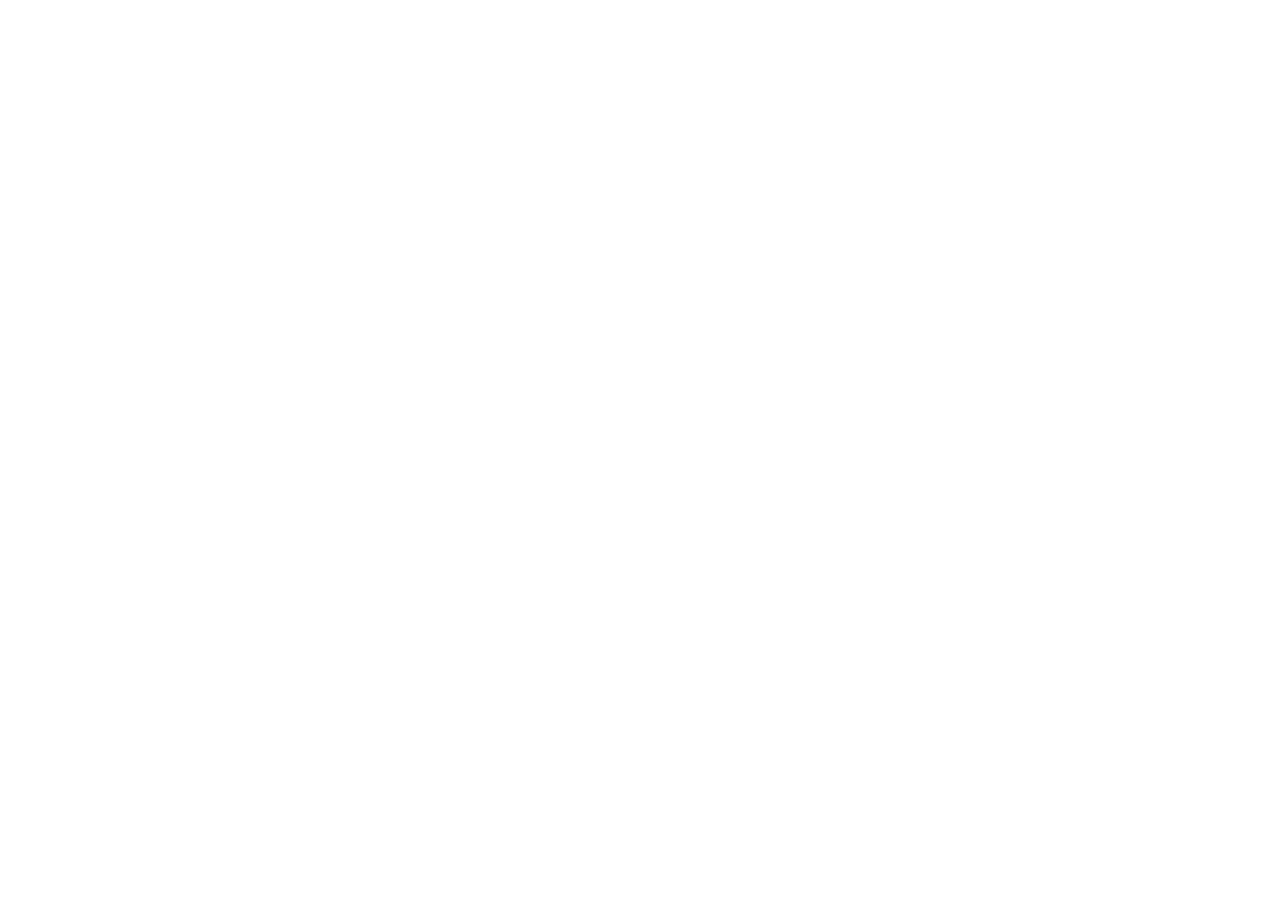
==== index.html @ 510edca0 "Initial commit" ====
<!DOCTYPE html>
<html lang="en">
<head>
    <meta charset="UTF-8">
    <meta name="viewport" content="width=device-width, initial-scale=1.0">
    <link rel="stylesheet" href="https://maxcdn.bootstrapcdn.com/bootstrap/4.2.1/css/bootstrap.min.css"/>
    <link rel="stylesheet" href="https://use.fontawesome.com/releases/v5.0.10/css/all.css" integrity="sha384-+d0P83n9kaQMCwj8F4RJB66tzIwOKmrdb46+porD/OvrJ+37WqIM7UoBtwHO6Nlg" crossorigin="anonymous">
    <title>Ironlife Fitness | Lifting your body and confidence to new heights!</title>
</head>
<body>
    <header>

    </header>
    <section>

    </section>
    <footer>

    </footer>
</body>
</html>
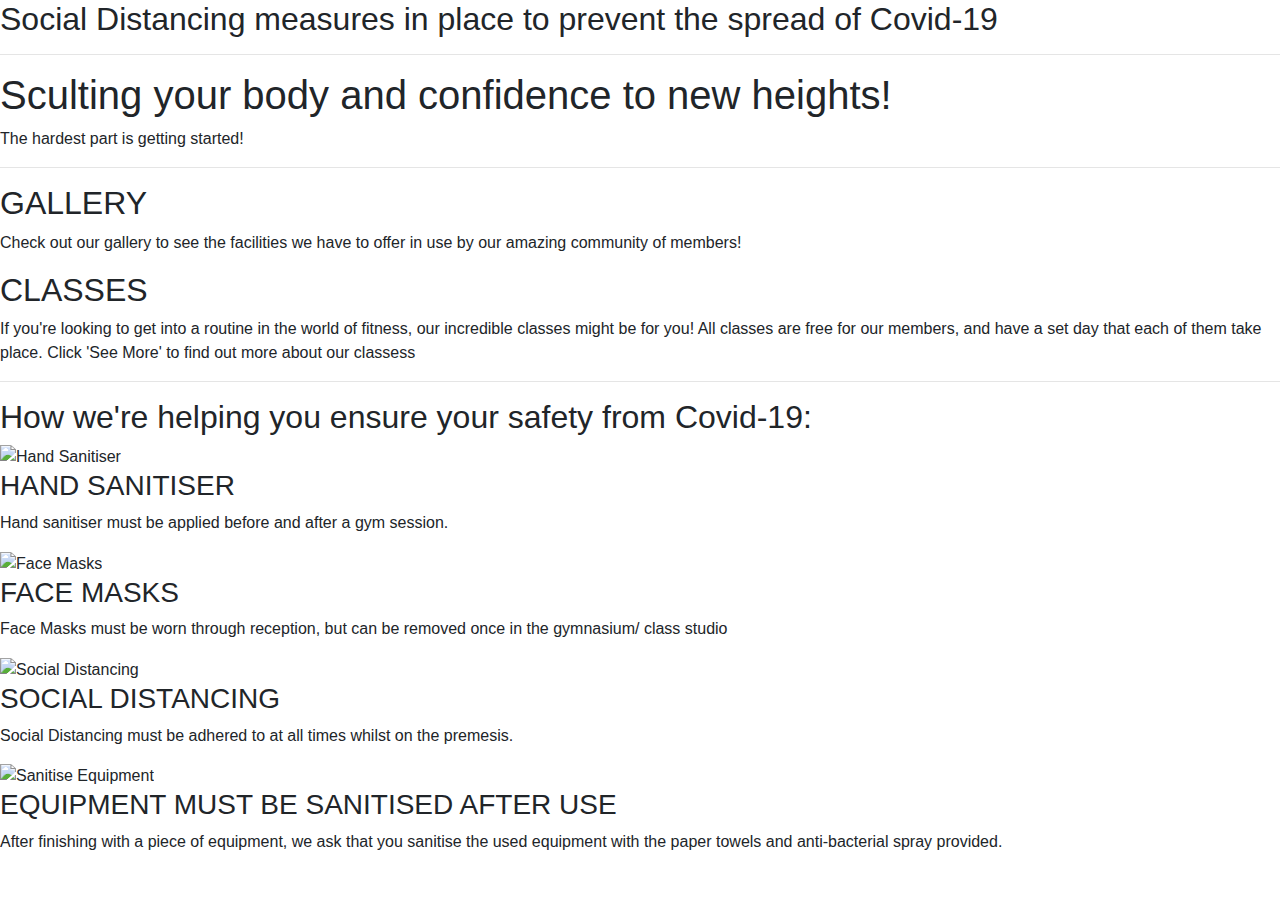
==== commit b8d77315: "html for index.html added" ====
--- a/index.html
+++ b/index.html
@@ -5,15 +5,56 @@
     <meta name="viewport" content="width=device-width, initial-scale=1.0">
     <link rel="stylesheet" href="https://maxcdn.bootstrapcdn.com/bootstrap/4.2.1/css/bootstrap.min.css"/>
     <link rel="stylesheet" href="https://use.fontawesome.com/releases/v5.0.10/css/all.css" integrity="sha384-+d0P83n9kaQMCwj8F4RJB66tzIwOKmrdb46+porD/OvrJ+37WqIM7UoBtwHO6Nlg" crossorigin="anonymous">
-    <title>Ironlife Fitness | Lifting your body and confidence to new heights!</title>
+    <title>Ironwork Fitness | Lifting your body and confidence to new heights!</title>
 </head>
 <body>
     <header>
-
+        
     </header>
-    <section>
-
+    <article class="hero">
+        <h2>Social Distancing measures in place to prevent the spread of Covid-19</h2>
+        <hr>
+        <section class="image-text">
+            <h1>Sculting your body and confidence to new heights!</h1>
+            <p>The hardest part is getting started!</p>
+        </section>
+    </article>
+    <hr>
+    <section class="features">
+        <div class="gallery">
+            <h2 class="text-uppercase">Gallery</h2>
+            <p>Check out our gallery to see the facilities we have to offer in use by our amazing community of members!</p>
+        </div>
+        <div class="classes">
+            <h2 class="text-uppercase">classes</h2>
+            <p>If you're looking to get into a routine in the world of fitness, our incredible classes might be for you! All classes are free for our members, and have a set day that each of them take place. Click 'See More' to find out more about our classess</p>
+        </div>
+        <hr>
     </section>
+    <section class="covid"> 
+        <h2>How we're helping you ensure your safety from Covid-19:</h2>
+        <div>
+            <img src="#" alt="Hand Sanitiser">
+            <h3 class="text-uppercase">Hand Sanitiser</h3>
+            <p>Hand sanitiser must be applied before and after a gym session.</p>
+        </div>
+        <div>
+            <img src="#" alt="Face Masks">
+            <h3 class="text-uppercase">Face Masks</h3>
+            <p>Face Masks must be worn through reception, but can be removed once in the gymnasium/ class studio</p>
+        </div>
+        <div>
+            <img src="#" alt="Social Distancing">
+            <h3 class="text-uppercase">Social Distancing</h3>
+            <p>Social Distancing must be adhered to at all times whilst on the premesis.</p>
+        </div>
+        <div>
+            <img src="#" alt="Sanitise Equipment">
+            <h3 class="text-uppercase">Equipment must be sanitised after use</h3>
+            <p>After finishing with a piece of equipment, we ask that you sanitise the used equipment with the paper towels and anti-bacterial spray provided.</p>
+        </div>
+    </section>
+   
     <footer>
 
     </footer>
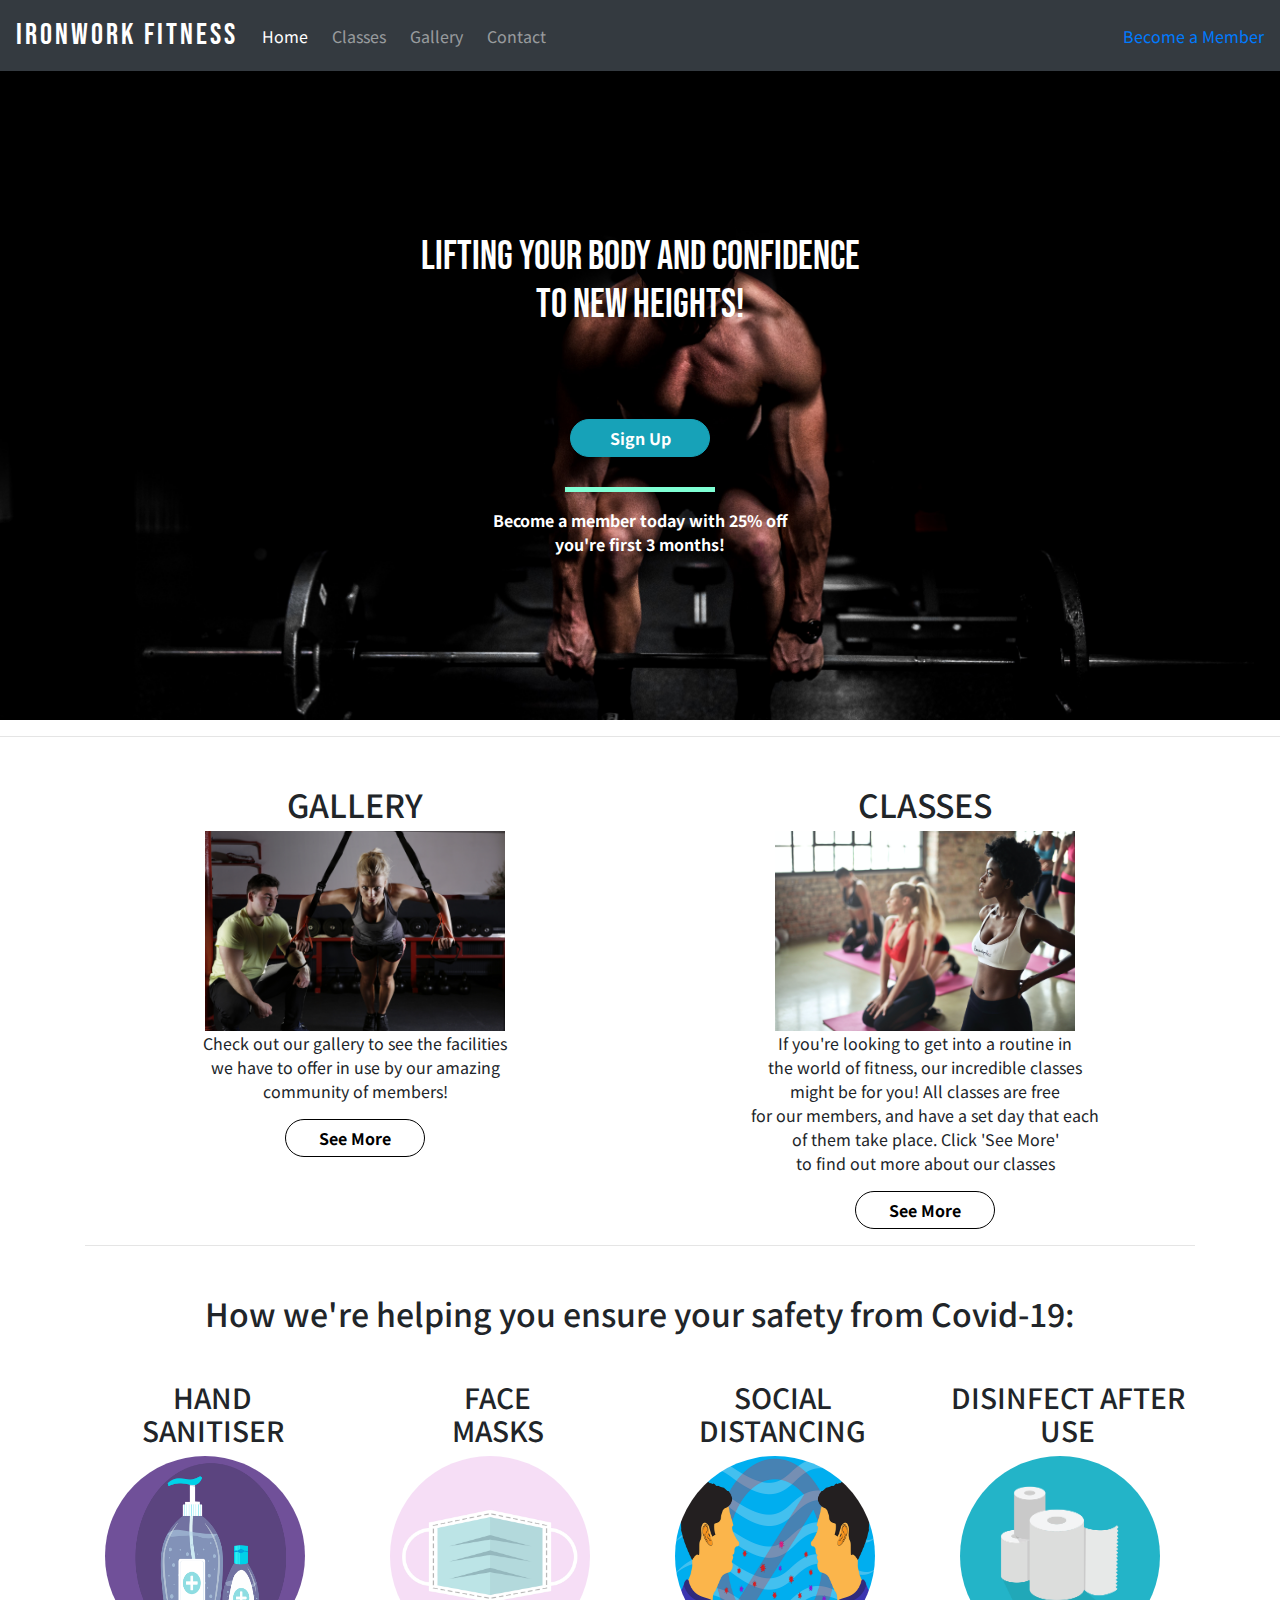
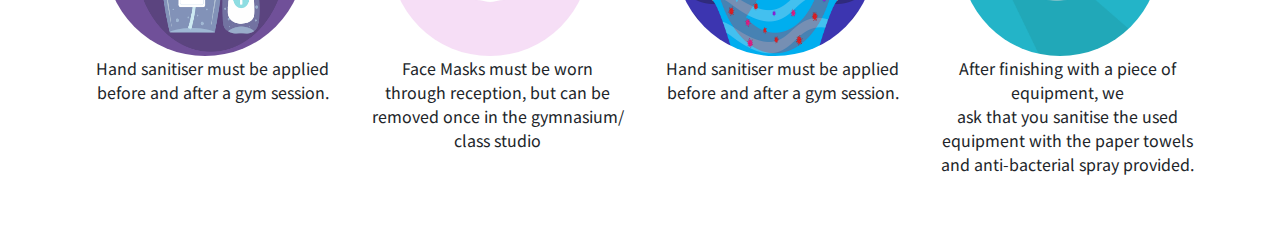
==== commit 85bd3f69: "Added hero image & bootstrap stying to index.html" ====
--- a/index.html
+++ b/index.html
@@ -4,59 +4,144 @@
     <meta charset="UTF-8">
     <meta name="viewport" content="width=device-width, initial-scale=1.0">
     <link rel="stylesheet" href="https://maxcdn.bootstrapcdn.com/bootstrap/4.2.1/css/bootstrap.min.css"/>
-    <link rel="stylesheet" href="https://use.fontawesome.com/releases/v5.0.10/css/all.css" integrity="sha384-+d0P83n9kaQMCwj8F4RJB66tzIwOKmrdb46+porD/OvrJ+37WqIM7UoBtwHO6Nlg" crossorigin="anonymous">
+    <link rel="stylesheet" href="https://use.fontawesome.com/releases/v5.6.1/css/all.css" integrity="sha384-gfdkjb5BdAXd+lj+gudLWI+BXq4IuLW5IT+brZEZsLFm++aCMlF1V92rMkPaX4PP" crossorigin="anonymous">
+    <link rel="preconnect" href="https://fonts.gstatic.com">
+    <link href="https://fonts.googleapis.com/css2?family=Bebas+Neue&display=swap" rel="stylesheet">
+    <link href="https://fonts.googleapis.com/css2?family=Bebas+Neue&family=Noto+Sans+SC:wght@400;700&display=swap" rel="stylesheet">
+    <link rel="stylesheet" href="css/style.css" type="text/css" />
     <title>Ironwork Fitness | Lifting your body and confidence to new heights!</title>
 </head>
 <body>
-    <header>
-        
-    </header>
-    <article class="hero">
-        <h2>Social Distancing measures in place to prevent the spread of Covid-19</h2>
-        <hr>
-        <section class="image-text">
-            <h1>Sculting your body and confidence to new heights!</h1>
-            <p>The hardest part is getting started!</p>
-        </section>
-    </article>
+   <!--------Navigation-------->
+    <nav class="navbar navbar-default navbar-static-top navbar-dark navbar-expand-sm bg-dark fixed-top">
+        <a href="/" class="navbar-brand">Ironwork Fitness</a>
+        <button class="navbar-toggler ml-auto" type="button" data-toggle="collapse" data-target="#navbarNavDropdown" aria-controls="navbarNavDropdown" aria-expanded="false" aria-label="Toggle navigation">
+        <span class="navbar-toggler-icon"></span></button>
+        <div class="collapse navbar-collapse" id="navbarNavDropdown">
+            <ul class="navbar-nav mr-auto">
+                <li class="active nav-item mr-2"><a class="nav-link" href="/">Home</a></li>
+                <li class="nav-item mr-2"><a class="nav-link" href="/">Classes</a></li>
+                <li class="nav-item mr-2"><a class="nav-link" href="/">Gallery</a></li>
+                <li class="nav-item mr-2"><a class="nav-link" href="/">Contact</a></li>
+                <li class="nav-item mr-2 d-block d-sm-none"><a class="nav-link" href="/">Sign Up</a></li>
+            </ul>
+        </div>
+        <div class="d-none d-md-block">
+            <a href="/signup">Become a Member</a>
+        </div>
+    </nav>
+    <!--------/Navigation-------->
+
+    <!--------Hero-------->
+    <div class="container-fluid callout-container">
+        <!--<div class="container alert-container">
+            <div class="row d-none d-sm-block">
+                <div class="col-12">
+                    <div class="alert alert-success text-center">
+                        <h4>Social Distancing measures in place to prevent the spread of Covid-19</h4>
+                    </div>
+                </div>
+            </div>
+        </div>-->
+        <div class="row">
+            <div class="col-12">
+                <section class="hero jumbotron text-center">
+                    <h1 class="jumbotron-header">Lifting your body and confidence <br>to new heights!</h1>
+                    <button type="button" class="btn btn-info btn-style" data-toggle="modal" data-target="#signUpModal">Sign Up</button>
+                    <hr class="divider">
+                    <p><strong>Become a member today with 25% off<br>you're first 3 months!</strong></p>
+                </section>
+            </div>
+        </div>
+    </div>
+    <!--------/Hero-------->
     <hr>
-    <section class="features">
-        <div class="gallery">
-            <h2 class="text-uppercase">Gallery</h2>
-            <p>Check out our gallery to see the facilities we have to offer in use by our amazing community of members!</p>
-        </div>
-        <div class="classes">
-            <h2 class="text-uppercase">classes</h2>
-            <p>If you're looking to get into a routine in the world of fitness, our incredible classes might be for you! All classes are free for our members, and have a set day that each of them take place. Click 'See More' to find out more about our classess</p>
+    <section class="container nav-container text-center my-5">
+        <div class="row">
+            <div class="col-12 col-md-6">
+                <div>
+                    <h2 class="text-uppercase"><i class="fas fa-camera"></i>Gallery</h2>
+                    <img src="assets/images/weight.jpg" alt="gallery" height="200" width="300">
+                    <p>Check out our gallery to see the facilities <br>we have to offer in use by our amazing <br>community of members!</p>
+                    <button type="button" class="btn btn-style btn--white">See More</button>
+                </div>
+            </div>
+            <div class="col-12 col-md-6">
+                <div>
+                    <h2 class="text-uppercase"><i class="fas fa-running"></i>classes</h2>
+                    <img src="assets/images/class.jpg" alt="classes" height="200" width="300">
+                    <p>If you're looking to get into a routine in <br>the world of fitness, our incredible classes <br>might be for you! All classes are free<br> for our members, and have a set day that each <br>of them take place. Click 'See More' <br>to find out more about our classes</p>
+                    <button type="button" class="btn btn-style btn--white">See More</button>
+                </div>
+            </div>
         </div>
         <hr>
     </section>
-    <section class="covid"> 
+    <section class="container covid-container text-center my-5"> 
         <h2>How we're helping you ensure your safety from Covid-19:</h2>
-        <div>
-            <img src="#" alt="Hand Sanitiser">
-            <h3 class="text-uppercase">Hand Sanitiser</h3>
-            <p>Hand sanitiser must be applied before and after a gym session.</p>
-        </div>
-        <div>
-            <img src="#" alt="Face Masks">
-            <h3 class="text-uppercase">Face Masks</h3>
-            <p>Face Masks must be worn through reception, but can be removed once in the gymnasium/ class studio</p>
-        </div>
-        <div>
-            <img src="#" alt="Social Distancing">
-            <h3 class="text-uppercase">Social Distancing</h3>
-            <p>Social Distancing must be adhered to at all times whilst on the premesis.</p>
-        </div>
-        <div>
-            <img src="#" alt="Sanitise Equipment">
-            <h3 class="text-uppercase">Equipment must be sanitised after use</h3>
-            <p>After finishing with a piece of equipment, we ask that you sanitise the used equipment with the paper towels and anti-bacterial spray provided.</p>
+        <div class="row my-5">
+            <div class="col-12 col-md-3">
+                <h3 class="text-uppercase">Hand<br> Sanitiser</h3>
+                <img src="assets/images/sanitiser.png" class="rounded-circle mr-3" height="200" width="200" alt="sanitise">
+                <p>Hand sanitiser must be applied before and after a gym session.</p>
+            </div>
+            <div class="col-12 col-md-3">
+                <h3 class="text-uppercase">Face<br> Masks</h3>
+                <img src="assets/images/mask.png" class="rounded-circle mr-3" height="200" width="200" alt="face mask">
+                <p>Face Masks must be worn through reception, but can be removed once in the gymnasium/ class studio</p>
+            </div>
+            <div class="col-12 col-md-3">
+                <h3 class="text-uppercase">Social Distancing</h3>
+                <img src="assets/images/space.png" class="rounded-circle mr-3" height="200" width="200" alt="distancing">
+                <p>Hand sanitiser must be applied before and after a gym session.</p>
+            </div>   
+            <div class="col-12 col-md-3">
+                <h3 class="text-uppercase">Disinfect after use</h3>
+                <img src="assets/images/roll.png" class="rounded-circle mr-3" height="200" width="200" alt="roll">
+                <p>After finishing with a piece of equipment, we <br>ask that you sanitise the used equipment with the paper towels <br>and anti-bacterial spray provided.</p>
+            </div>
         </div>
     </section>
+
    
+ <div class="modal" tabindex="-1" role="dialog" id="signUpModal">
+        <div class="modal-dialog" role="document">
+            <div class="modal-content">
+                <div class="modal-header">
+                    <h5 class="modal-title">Sign Up and Become a Member!</h5>
+                    <button type="button" class="close" data-dismiss="modal" aria-label="Close">
+          <span aria-hidden="true">&times;</span>
+        </button>
+                </div>
+                <div class="modal-body">
+                    <form>
+                        <div class="form-group">
+                            <label for="exampleInputEmail1">Email address</label>
+                            <input type="email" class="form-control" id="exampleInputEmail1" aria-describedby="emailHelp" placeholder="Enter email">
+                            <small id="emailHelp" class="form-text text-muted">We'll never share your email with anyone else.</small>
+                        </div>
+                        <div class="form-group">
+                            <label for="password">Password</label>
+                            <input type="password" class="form-control" id="password" placeholder="Password">
+                        </div>
+                        <div class="form-group">
+                            <label for="repeatPassword">Repeat Password</label>
+                            <input type="password" class="form-control" id="repeatPassword" placeholder="Repeat Password">
+                        </div>
+                        <button type="submit" class="btn btn-success">Submit</button>
+                    </form>
+                </div>
+            </div>
+        </div>
+    </div>
+
     <footer>
 
     </footer>
+
+    
+     <script src="https://code.jquery.com/jquery-3.3.1.slim.min.js" integrity="sha384-q8i/X+965DzO0rT7abK41JStQIAqVgRVzpbzo5smXKp4YfRvH+8abtTE1Pi6jizo" crossorigin="anonymous"></script>
+    <script src="https://cdnjs.cloudflare.com/ajax/libs/popper.js/1.14.3/umd/popper.min.js" integrity="sha384-ZMP7rVo3mIykV+2+9J3UJ46jBk0WLaUAdn689aCwoqbBJiSnjAK/l8WvCWPIPm49" crossorigin="anonymous"></script>
+    <script src="https://stackpath.bootstrapcdn.com/bootstrap/4.1.3/js/bootstrap.min.js" integrity="sha384-ChfqqxuZUCnJSK3+MXmPNIyE6ZbWh2IMqE241rYiqJxyMiZ6OW/JmZQ5stwEULTy" crossorigin="anonymous"></script>
 </body>
 </html>--- a/css/style.css
+++ b/css/style.css
@@ -0,0 +1,60 @@
+body {
+   font-family: 'Noto Sans SC', sans-serif;
+}
+
+.callout-container {
+    height: 80vh;
+
+    background: url('/assets/images/hero.jpg') no-repeat center center fixed;
+    -webkit-background-size: cover;
+    -moz-background-size: cover;
+    -o-background-size: cover;
+    background-size: cover;
+    display:flex;
+    align-items: center;
+    justify-content: center;
+}
+
+.navbar-brand{
+    font-family: 'Bebas Neue', cursive;
+    letter-spacing: 3px;
+    font-size: 30px;
+}
+
+.divider {
+    width: 150px;
+    height: 5px;
+    border: 0;
+    background-color: #7FFFD4;
+    margin-top: 30px;
+}
+
+.btn-style{
+    border-radius: 20px;
+    width: 140px;
+    font-weight: bold;
+}
+
+.btn--white{
+    color: black;
+    background-color: white;
+    border-color: black;
+}
+
+/*jumbotron*/
+
+.jumbotron {
+    background: transparent;
+}
+
+.jumbotron-header {
+    font-family: 'Bebas Neue', cursive;
+    color:white;
+    margin-bottom: 90px;
+    margin-top: 120px;
+}
+
+.jumbotron p {
+    color: white;
+    margin-bottom: 20px;
+}
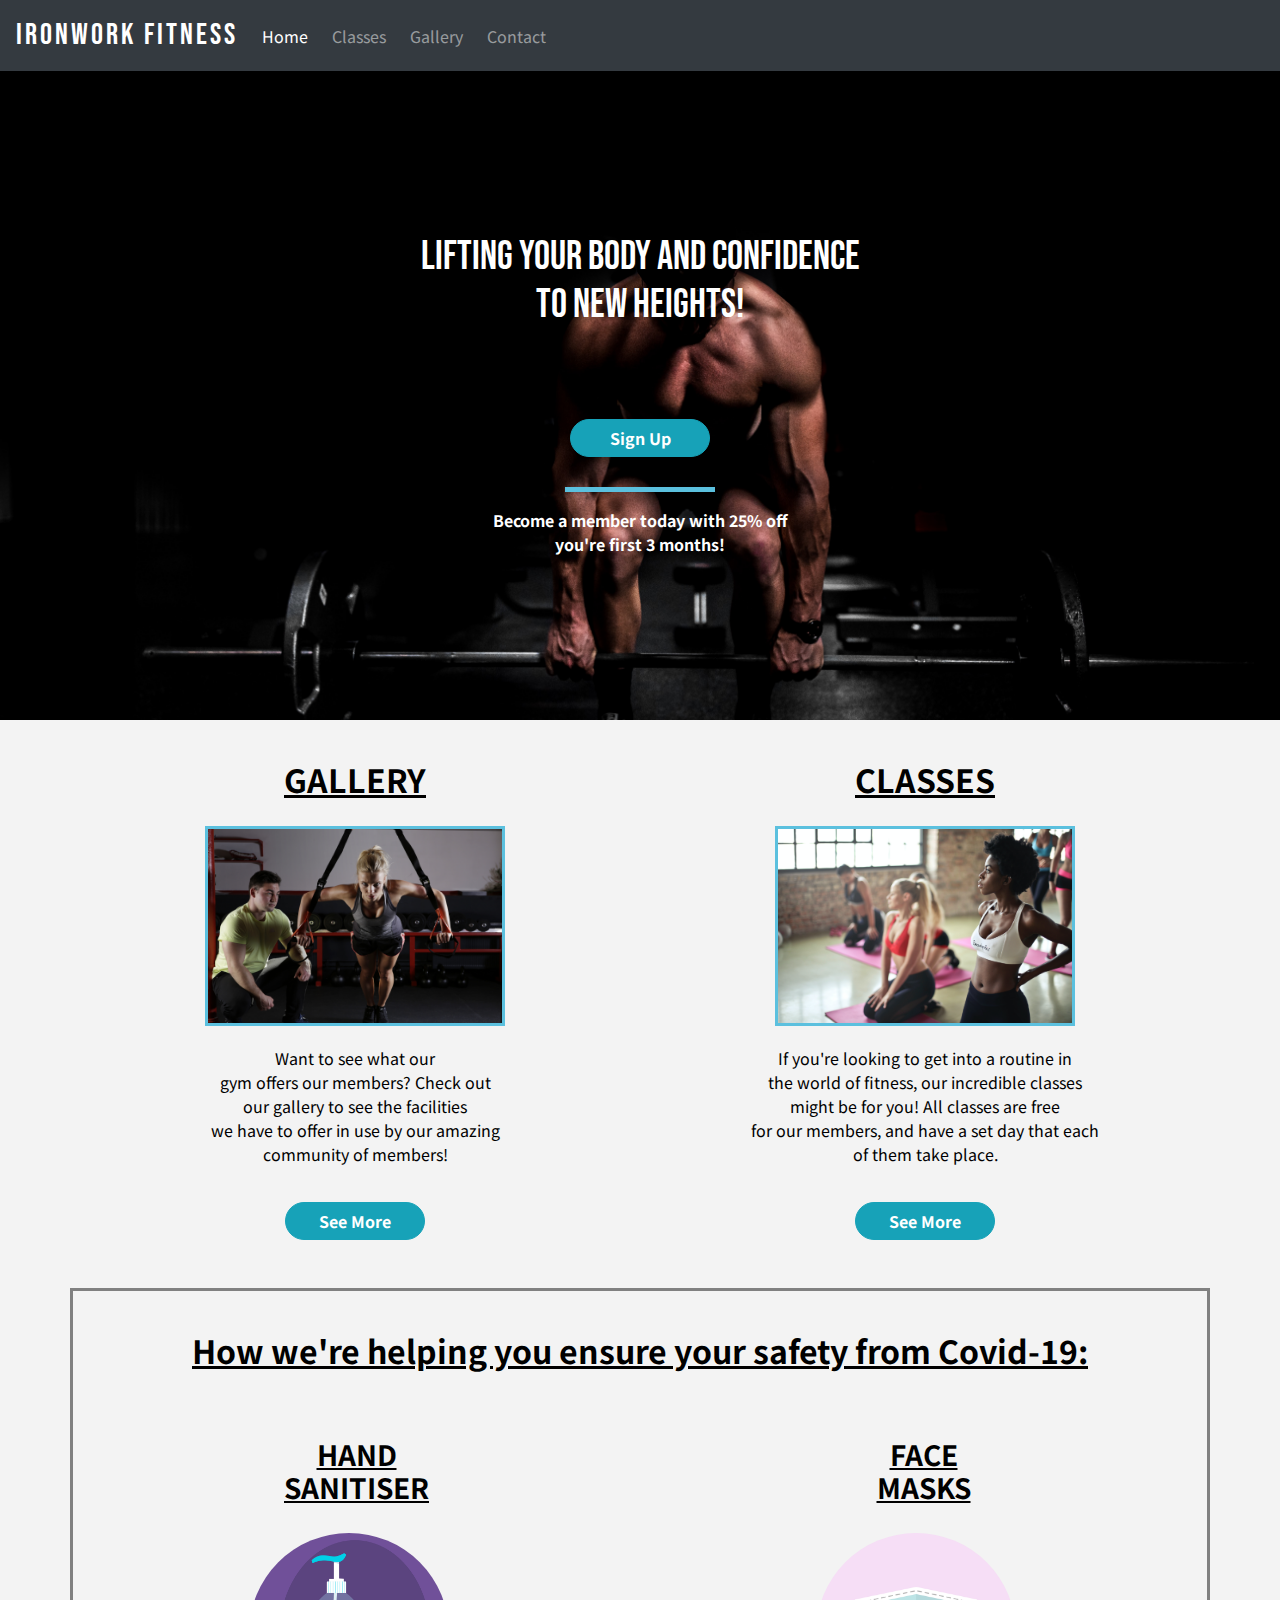
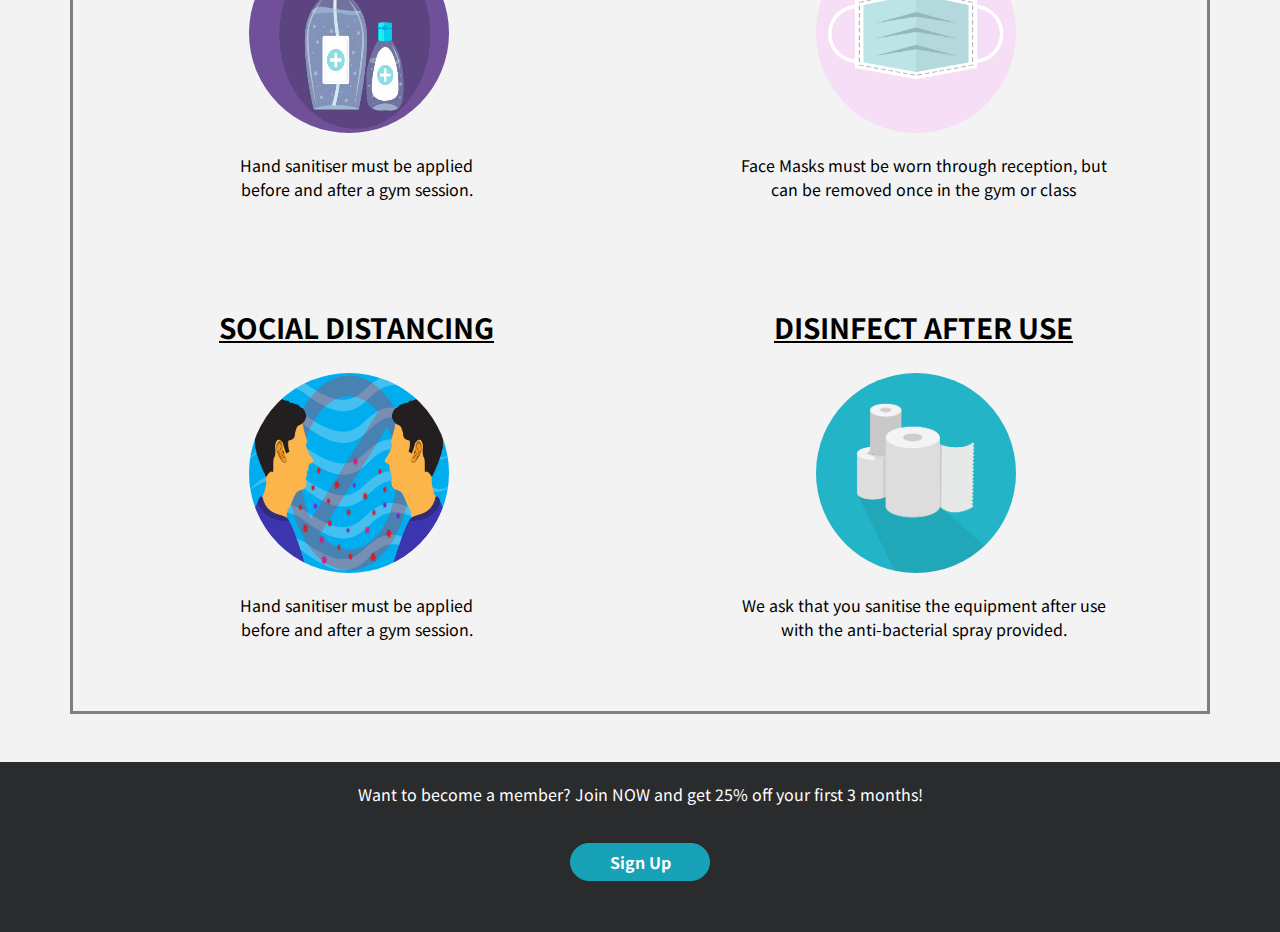
==== commit f8143849: "Finished index.html & css for the html elements on it" ====
--- a/index.html
+++ b/index.html
@@ -26,8 +26,11 @@
                 <li class="nav-item mr-2 d-block d-sm-none"><a class="nav-link" href="/">Sign Up</a></li>
             </ul>
         </div>
-        <div class="d-none d-md-block">
-            <a href="/signup">Become a Member</a>
+        <div class="social d-none d-md-block">
+            <a href="facebook.com"><i class="fab fa-facebook-square fa-3x"></i></a>
+            <a href="instagram.com"><i class="fab fa-instagram fa-3x"></i></a>
+            <a href="twitter.com"><i class="fab fa-twitter-square fa-3x"></i></a>
+            <a href="youtube.com"><i class="fab fa-youtube-square fa-3x"></i></a>
         </div>
     </nav>
     <!--------/Navigation-------->
@@ -55,50 +58,48 @@
         </div>
     </div>
     <!--------/Hero-------->
-    <hr>
-    <section class="container nav-container text-center my-5">
+    <div class="container nav-container text-center">
         <div class="row">
             <div class="col-12 col-md-6">
                 <div>
                     <h2 class="text-uppercase"><i class="fas fa-camera"></i>Gallery</h2>
                     <img src="assets/images/weight.jpg" alt="gallery" height="200" width="300">
-                    <p>Check out our gallery to see the facilities <br>we have to offer in use by our amazing <br>community of members!</p>
-                    <button type="button" class="btn btn-style btn--white">See More</button>
+                    <p>Want to see what our <br>gym offers our members? Check out <br>our gallery to see the facilities <br>we have to offer in use by our amazing <br>community of members!</p>
+                    <button type="button" class="btn btn-style btn-info">See More</button>
                 </div>
             </div>
             <div class="col-12 col-md-6">
                 <div>
                     <h2 class="text-uppercase"><i class="fas fa-running"></i>classes</h2>
                     <img src="assets/images/class.jpg" alt="classes" height="200" width="300">
-                    <p>If you're looking to get into a routine in <br>the world of fitness, our incredible classes <br>might be for you! All classes are free<br> for our members, and have a set day that each <br>of them take place. Click 'See More' <br>to find out more about our classes</p>
-                    <button type="button" class="btn btn-style btn--white">See More</button>
+                    <p>If you're looking to get into a routine in <br>the world of fitness, our incredible classes <br>might be for you! All classes are free<br> for our members, and have a set day that each <br>of them take place.</p>
+                    <button type="button" class="btn btn-style btn-info">See More</button>
                 </div>
             </div>
         </div>
-        <hr>
-    </section>
+    </div>
     <section class="container covid-container text-center my-5"> 
         <h2>How we're helping you ensure your safety from Covid-19:</h2>
-        <div class="row my-5">
-            <div class="col-12 col-md-3">
+        <div class="row">
+            <div class="col-12 col-md-6 col-lg-6 col-xl-6">
                 <h3 class="text-uppercase">Hand<br> Sanitiser</h3>
                 <img src="assets/images/sanitiser.png" class="rounded-circle mr-3" height="200" width="200" alt="sanitise">
-                <p>Hand sanitiser must be applied before and after a gym session.</p>
+                <p>Hand sanitiser must be applied<br> before and after a gym session.</p>
             </div>
-            <div class="col-12 col-md-3">
+            <div class="col-12 col-md-6 col-lg-6 col-xl-6">
                 <h3 class="text-uppercase">Face<br> Masks</h3>
                 <img src="assets/images/mask.png" class="rounded-circle mr-3" height="200" width="200" alt="face mask">
-                <p>Face Masks must be worn through reception, but can be removed once in the gymnasium/ class studio</p>
+                <p>Face Masks must be worn through reception, but<br> can be removed once in the gym or class</p>
             </div>
-            <div class="col-12 col-md-3">
+            <div class="col-12 col-md-6 col-lg-6 col-xl-6">
                 <h3 class="text-uppercase">Social Distancing</h3>
                 <img src="assets/images/space.png" class="rounded-circle mr-3" height="200" width="200" alt="distancing">
-                <p>Hand sanitiser must be applied before and after a gym session.</p>
+                <p>Hand sanitiser must be applied <br>before and after a gym session.</p>
             </div>   
-            <div class="col-12 col-md-3">
+            <div class="col-12 col-md-6 col-lg-6 col-xl-6">
                 <h3 class="text-uppercase">Disinfect after use</h3>
                 <img src="assets/images/roll.png" class="rounded-circle mr-3" height="200" width="200" alt="roll">
-                <p>After finishing with a piece of equipment, we <br>ask that you sanitise the used equipment with the paper towels <br>and anti-bacterial spray provided.</p>
+                <p>We ask that you sanitise the equipment after use<br>with the anti-bacterial spray provided.</p>
             </div>
         </div>
     </section>
@@ -136,7 +137,22 @@
     </div>
 
     <footer>
-
+        <div class="footer-style">
+            <div class="footer-p">
+                <p>Want to become a member? Join NOW and get 25% off your first 3 months!</p>
+            </div>
+            <div class="btn-container">
+                <div class="center">
+                    <button type="button" class="btn btn-info btn-style btn-footer" data-toggle="modal" data-target="#signUpModal">Sign Up</button>
+                </div>
+            </div>
+            <div class="footer-social">
+                <a href="facebook.com"><i class="fab fa-facebook-square fa-3x"></i></a>
+                <a href="instagram.com"><i class="fab fa-instagram fa-3x"></i></a>
+                <a href="twitter.com"><i class="fab fa-twitter-square fa-3x"></i></a>
+                <a href="youtube.com"><i class="fab fa-youtube-square fa-3x"></i></a>
+            </div>
+        </div>
     </footer>
 
     
--- a/css/style.css
+++ b/css/style.css
@@ -1,5 +1,6 @@
 body {
    font-family: 'Noto Sans SC', sans-serif;
+   background-color: #f3f3f3;
 }
 
 .callout-container {
@@ -15,6 +16,49 @@
     justify-content: center;
 }
 
+.nav-container h2 {
+    text-decoration: underline;
+    font-weight: bold;
+    color: black;
+    margin-top: 40px;
+}
+
+.nav-container img {
+    margin-top: 20px;
+    border-style: solid;
+    border-color: #5bc0de;
+}
+
+.nav-container p {
+    padding-bottom: 20px;
+    padding-top: 20px;
+    color: black;
+}
+
+a i {
+    color: #e9ecef;
+    letter-spacing: 8px;
+}
+
+.covid-container {
+    border-style: solid;
+    border-color: grey;
+}
+
+.covid-container h2,h3 {
+    color: black;
+    padding-bottom: 20px;
+    text-decoration: underline;
+    font-weight: bold;
+    margin-top: 40px;
+}
+
+.covid-container p {
+    color: black;
+    padding-top: 20px;
+    margin-bottom: 70px;
+}
+
 .navbar-brand{
     font-family: 'Bebas Neue', cursive;
     letter-spacing: 3px;
@@ -25,7 +69,7 @@
     width: 150px;
     height: 5px;
     border: 0;
-    background-color: #7FFFD4;
+    background-color: #5bc0de;
     margin-top: 30px;
 }
 
@@ -33,12 +77,6 @@
     border-radius: 20px;
     width: 140px;
     font-weight: bold;
-}
-
-.btn--white{
-    color: black;
-    background-color: white;
-    border-color: black;
 }
 
 /*jumbotron*/
@@ -58,3 +96,35 @@
     color: white;
     margin-bottom: 20px;
 }
+
+footer {
+    background-color: #292b2c;
+}
+
+footer p {
+    color: white;
+    text-align: center;
+    padding-top: 20px;
+    padding-bottom: 0px;
+}
+
+.btn-container {
+  height: 80px;
+  position: relative;
+}
+
+.center {
+  margin: 0;
+  position: absolute;
+  top: 50%;
+  left: 50%;
+  -ms-transform: translate(-50%, -50%);
+  transform: translate(-50%, -50%);
+}
+
+.footer-social {
+    text-align: center;
+    letter-spacing: 8px;
+    padding-bottom: 20px;
+    margin-top: 10px;
+}
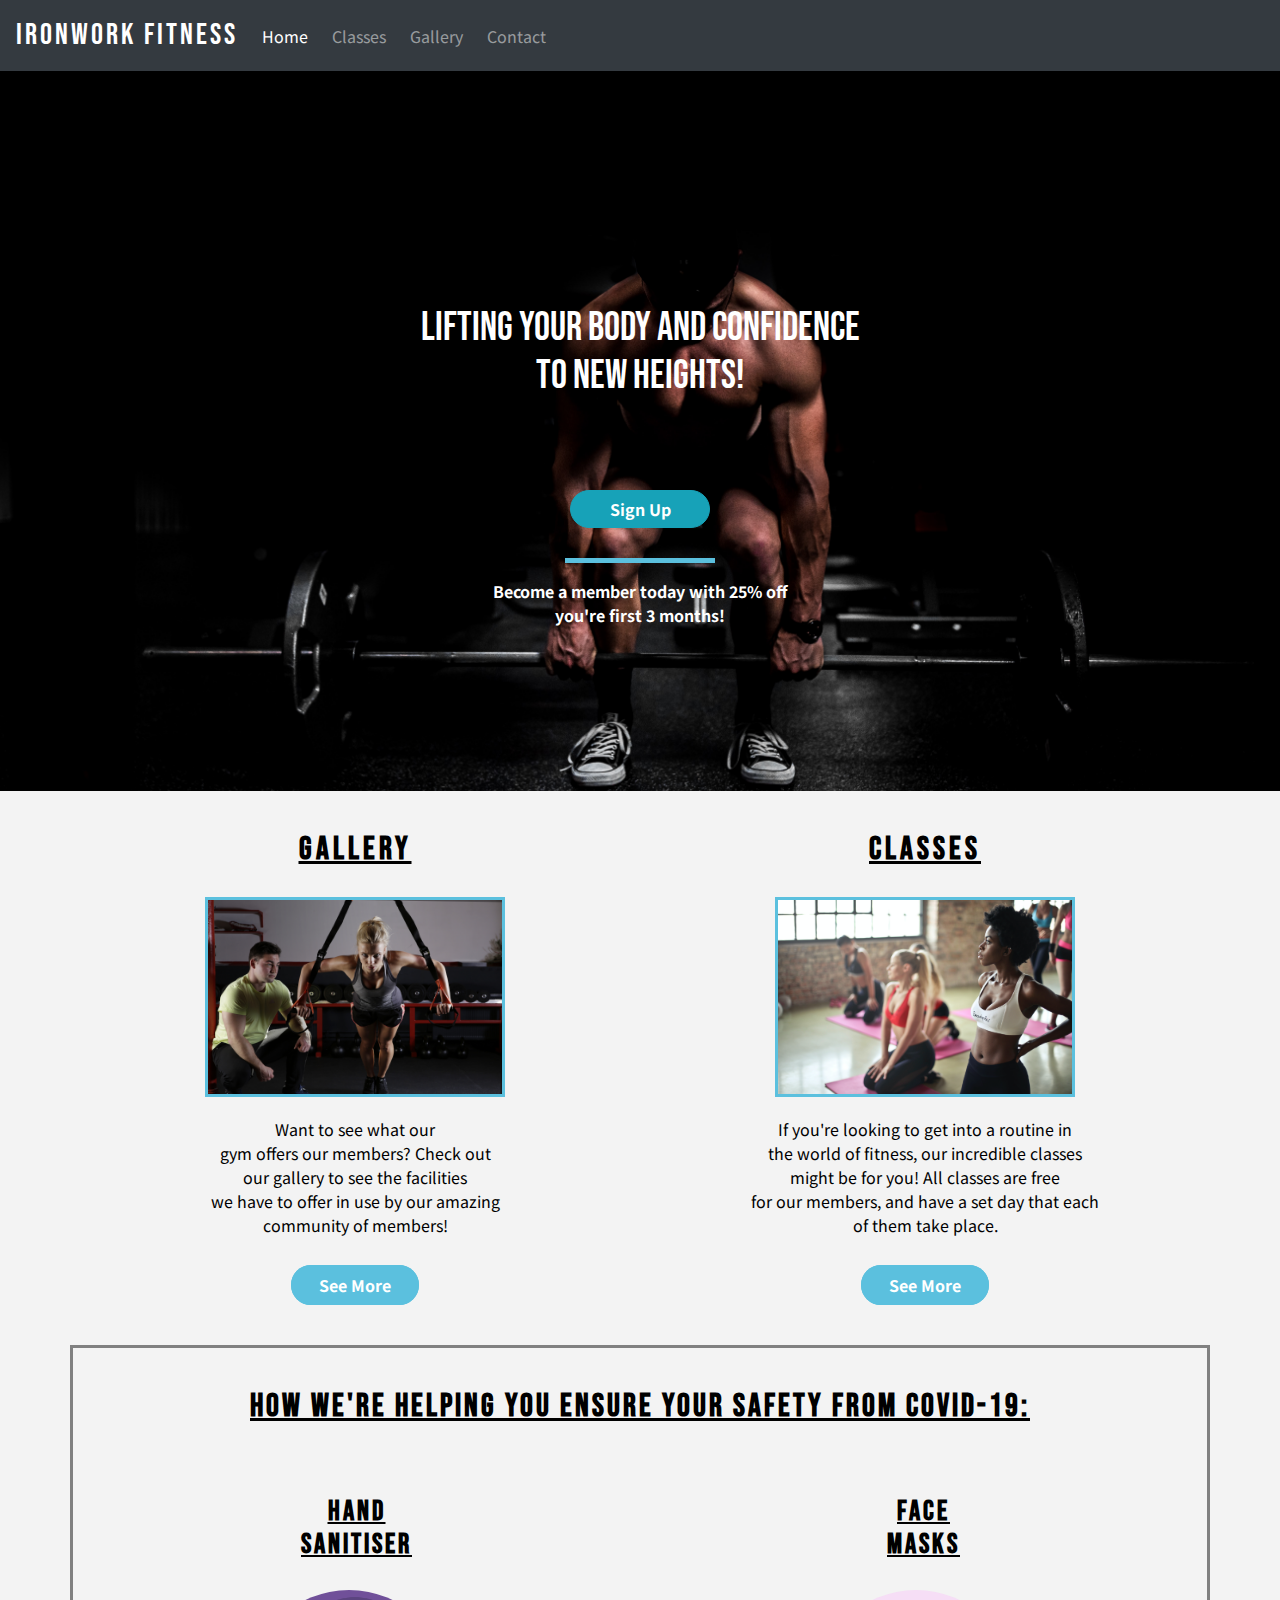
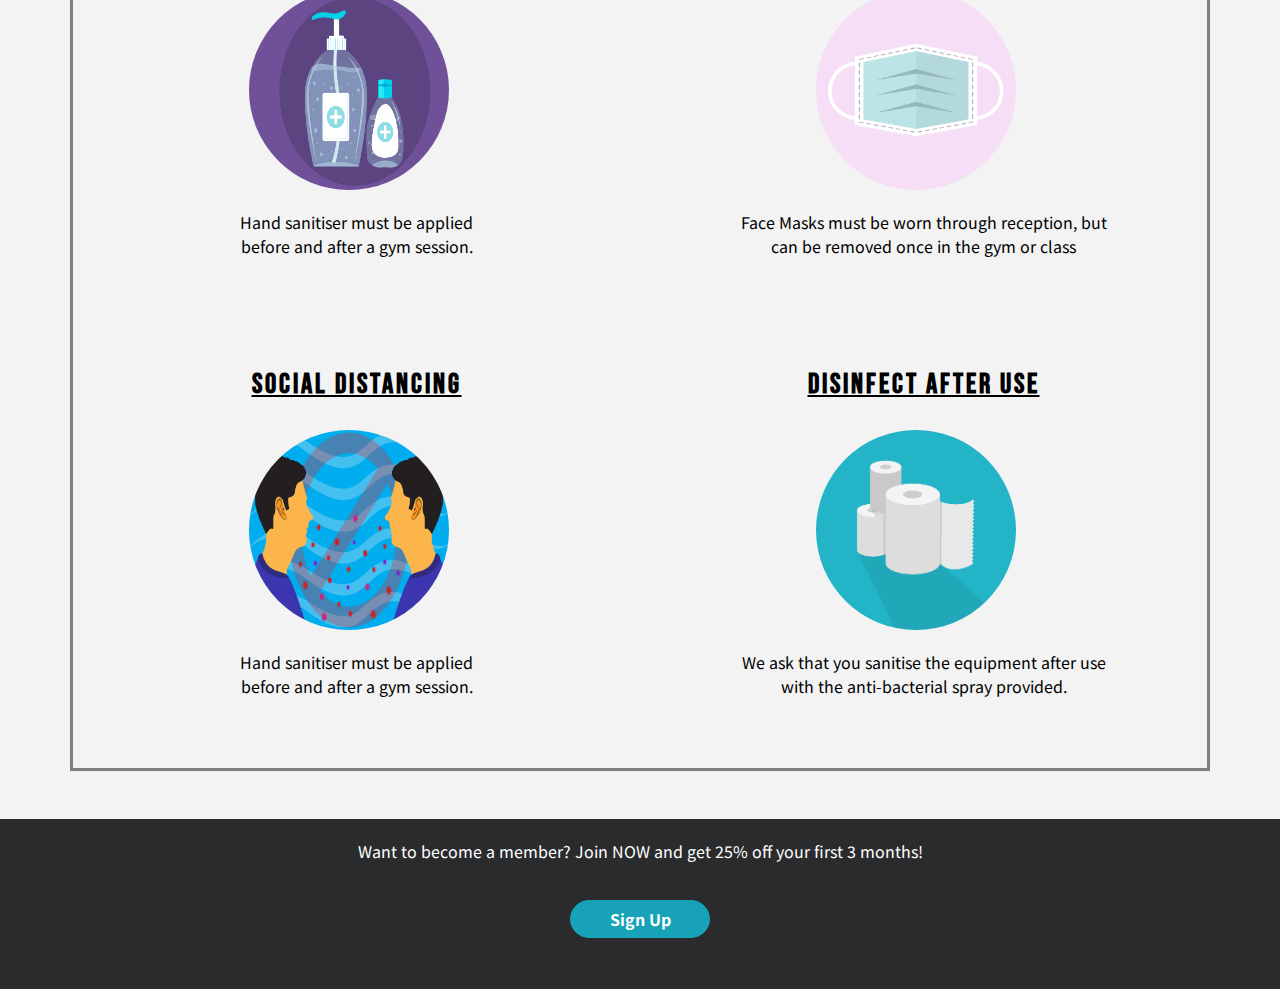
==== commit e0316ac3: "added to README.md and sorted out links etc." ====
--- a/index.html
+++ b/index.html
@@ -8,44 +8,34 @@
     <link rel="preconnect" href="https://fonts.gstatic.com">
     <link href="https://fonts.googleapis.com/css2?family=Bebas+Neue&display=swap" rel="stylesheet">
     <link href="https://fonts.googleapis.com/css2?family=Bebas+Neue&family=Noto+Sans+SC:wght@400;700&display=swap" rel="stylesheet">
-    <link rel="stylesheet" href="css/style.css" type="text/css" />
+    <link rel="stylesheet" href="css/style.css" type="text/css"/>
     <title>Ironwork Fitness | Lifting your body and confidence to new heights!</title>
 </head>
 <body>
    <!--------Navigation-------->
-    <nav class="navbar navbar-default navbar-static-top navbar-dark navbar-expand-sm bg-dark fixed-top">
+    <nav class="navbar navbar-default navbar-static-top navbar-dark navbar-expand-sm bg-dark">
         <a href="/" class="navbar-brand">Ironwork Fitness</a>
         <button class="navbar-toggler ml-auto" type="button" data-toggle="collapse" data-target="#navbarNavDropdown" aria-controls="navbarNavDropdown" aria-expanded="false" aria-label="Toggle navigation">
         <span class="navbar-toggler-icon"></span></button>
         <div class="collapse navbar-collapse" id="navbarNavDropdown">
             <ul class="navbar-nav mr-auto">
-                <li class="active nav-item mr-2"><a class="nav-link" href="/">Home</a></li>
-                <li class="nav-item mr-2"><a class="nav-link" href="/">Classes</a></li>
-                <li class="nav-item mr-2"><a class="nav-link" href="/">Gallery</a></li>
-                <li class="nav-item mr-2"><a class="nav-link" href="/">Contact</a></li>
+                <li class="active nav-item mr-2"><a class="nav-link" href="index.html">Home</a></li>
+                <li class="nav-item mr-2"><a class="nav-link" href="classes.html">Classes</a></li>
+                <li class="nav-item mr-2"><a class="nav-link" href="gallery.html">Gallery</a></li>
+                <li class="nav-item mr-2"><a class="nav-link" href="contact.html">Contact</a></li>
                 <li class="nav-item mr-2 d-block d-sm-none"><a class="nav-link" href="/">Sign Up</a></li>
             </ul>
         </div>
         <div class="social d-none d-md-block">
-            <a href="facebook.com"><i class="fab fa-facebook-square fa-3x"></i></a>
-            <a href="instagram.com"><i class="fab fa-instagram fa-3x"></i></a>
-            <a href="twitter.com"><i class="fab fa-twitter-square fa-3x"></i></a>
-            <a href="youtube.com"><i class="fab fa-youtube-square fa-3x"></i></a>
+            <a href="https://www.facebook.com/" target="_blank"><i class="fab fa-facebook-square fa-3x"></i></a>
+            <a href="https://www.instagram.com/" target="_blank"><i class="fab fa-instagram fa-3x"></i></a>
+            <a href="https://twitter.com/?lang=en-gb" target="_blank"><i class="fab fa-twitter-square fa-3x"></i></a>
+            <a href="https://www.youtube.com/" target="_blank"><i class="fab fa-youtube-square fa-3x"></i></a>
         </div>
     </nav>
     <!--------/Navigation-------->
-
     <!--------Hero-------->
     <div class="container-fluid callout-container">
-        <!--<div class="container alert-container">
-            <div class="row d-none d-sm-block">
-                <div class="col-12">
-                    <div class="alert alert-success text-center">
-                        <h4>Social Distancing measures in place to prevent the spread of Covid-19</h4>
-                    </div>
-                </div>
-            </div>
-        </div>-->
         <div class="row">
             <div class="col-12">
                 <section class="hero jumbotron text-center">
@@ -58,6 +48,7 @@
         </div>
     </div>
     <!--------/Hero-------->
+    <!--------Classes/ Gallery-------->
     <div class="container nav-container text-center">
         <div class="row">
             <div class="col-12 col-md-6">
@@ -65,7 +56,7 @@
                     <h2 class="text-uppercase"><i class="fas fa-camera"></i>Gallery</h2>
                     <img src="assets/images/weight.jpg" alt="gallery" height="200" width="300">
                     <p>Want to see what our <br>gym offers our members? Check out <br>our gallery to see the facilities <br>we have to offer in use by our amazing <br>community of members!</p>
-                    <button type="button" class="btn btn-style btn-info">See More</button>
+                    <a class="gallery-button" href="gallery.html">See More</a>
                 </div>
             </div>
             <div class="col-12 col-md-6">
@@ -73,11 +64,13 @@
                     <h2 class="text-uppercase"><i class="fas fa-running"></i>classes</h2>
                     <img src="assets/images/class.jpg" alt="classes" height="200" width="300">
                     <p>If you're looking to get into a routine in <br>the world of fitness, our incredible classes <br>might be for you! All classes are free<br> for our members, and have a set day that each <br>of them take place.</p>
-                    <button type="button" class="btn btn-style btn-info">See More</button>
+                    <a class="classes-button" href="classes.html">See More</a>
                 </div>
             </div>
         </div>
     </div>
+    <!--------/Classes/ Gallery-------->
+    <!--------Covid Measures-------->
     <section class="container covid-container text-center my-5"> 
         <h2>How we're helping you ensure your safety from Covid-19:</h2>
         <div class="row">
@@ -103,16 +96,16 @@
             </div>
         </div>
     </section>
-
-   
+    <!--------/Covid Measures-------->
+    <!--------Modal--------->
  <div class="modal" tabindex="-1" role="dialog" id="signUpModal">
         <div class="modal-dialog" role="document">
             <div class="modal-content">
                 <div class="modal-header">
                     <h5 class="modal-title">Sign Up and Become a Member!</h5>
                     <button type="button" class="close" data-dismiss="modal" aria-label="Close">
-          <span aria-hidden="true">&times;</span>
-        </button>
+                        <span aria-hidden="true">&times;</span>
+                     </button>
                 </div>
                 <div class="modal-body">
                     <form>
@@ -135,7 +128,8 @@
             </div>
         </div>
     </div>
-
+    <!--------/Modal--------->
+    <!--------Footer--------->
     <footer>
         <div class="footer-style">
             <div class="footer-p">
@@ -154,6 +148,7 @@
             </div>
         </div>
     </footer>
+    <!--------/Footer--------->
 
     
      <script src="https://code.jquery.com/jquery-3.3.1.slim.min.js" integrity="sha384-q8i/X+965DzO0rT7abK41JStQIAqVgRVzpbzo5smXKp4YfRvH+8abtTE1Pi6jizo" crossorigin="anonymous"></script>
--- a/css/style.css
+++ b/css/style.css
@@ -21,6 +21,8 @@
     font-weight: bold;
     color: black;
     margin-top: 40px;
+    font-family: 'Bebas Neue', cursive;
+    letter-spacing: 4px;
 }
 
 .nav-container img {
@@ -35,6 +37,34 @@
     color: black;
 }
 
+.gallery-button {
+    border:solid;
+    width: 30px;
+    color: white;
+    border-color: #5bc0de;
+    background-color: #5bc0de;
+    font-weight: bold;
+    padding-left: 25px;
+    padding-right: 25px;
+    padding-top: 5px;
+    padding-bottom: 5px;
+    border-radius: 20px;
+}
+
+.classes-button {
+   border:solid;
+    width: 30px;
+    color: white;
+    border-color: #5bc0de;
+    background-color: #5bc0de;
+    font-weight: bold;
+    padding-left: 25px;
+    padding-right: 25px;
+    padding-top: 5px;
+    padding-bottom: 5px;
+    border-radius: 20px; 
+}
+
 a i {
     color: #e9ecef;
     letter-spacing: 8px;
@@ -51,6 +81,8 @@
     text-decoration: underline;
     font-weight: bold;
     margin-top: 40px;
+    font-family: 'Bebas Neue', cursive;
+    letter-spacing: 3px;
 }
 
 .covid-container p {
@@ -128,3 +160,130 @@
     padding-bottom: 20px;
     margin-top: 10px;
 }
+
+/*----Classes CSS----*/
+
+#class-title {
+    text-decoration: underline;
+    font-weight: bold;
+    color: black;
+    margin-top: 40px;
+    font-family: 'Bebas Neue', cursive;
+    letter-spacing: 3px;
+}
+
+.classes-container {
+    margin-top: 40px;
+}
+
+.classes-container img {
+    margin-bottom: 30px;
+    border: solid;
+    border-color: #5bc0de;
+}
+
+.class-info1 {
+    margin-top: 120px;
+    margin-left: -40px;
+    line-height: 34px;
+    
+}
+
+.class-info2 {
+    margin-top: 220px;
+    margin-left: -40px;
+    line-height: 34px;
+}
+
+.class-info3 {
+    margin-top: 230px;
+    margin-left: -40px;
+    line-height: 34px;
+}
+
+#review-title {
+    text-decoration: underline;
+    font-weight: bold;
+    color: black;
+    margin-top: 40px;
+    font-family: 'Bebas Neue', cursive;
+    letter-spacing: 3px;
+}
+
+.review-content {
+    margin-top: 60px;
+    margin-bottom: 60px;
+}
+
+.review-content h2 {
+    margin-left: 26%;
+    margin-bottom: 20px;
+    font-size: 30px;
+    font-family: 'Bebas Neue', cursive;
+}
+
+.review-content img{
+    border-radius: 20px;
+    margin-left: 300px;
+    margin-bottom: 20px;
+}
+
+.right-content {
+    position:absolute; 
+    right:0;
+    margin-right: 30%;
+    margin-top: 70px;
+    line-height: 34px;
+}
+
+/*----Gallery CSS----*/
+
+.image-gallery {
+    column-count: 3;
+    margin-left: 8%;
+    margin-top: 5%;
+    margin-bottom: 5%;
+}
+
+.image-solo {
+    margin-bottom: 40px;
+    border:solid;
+    border-color: #5bc0de;
+}
+
+@media only screen and (max-width: 600px) {
+
+    .image-gallery {
+        column-count: 1;
+        margin-left: 10%;
+    }
+}
+
+@media only screen and (max-width: 800px) {
+
+    .image-gallery {
+        column-count: 2;
+    }
+}
+
+  
+/*----Contact CSS----*/
+
+.contact-container {
+    padding-top: 20px;
+}
+
+.contact-p {
+    margin-top: 40px;
+    margin-bottom: 40px;
+    border-radius: 15px;
+    line-height: 35px;
+}
+
+.contact-map {
+    padding-top: 20px;
+    padding-bottom: 40px;
+}
+
+
+
